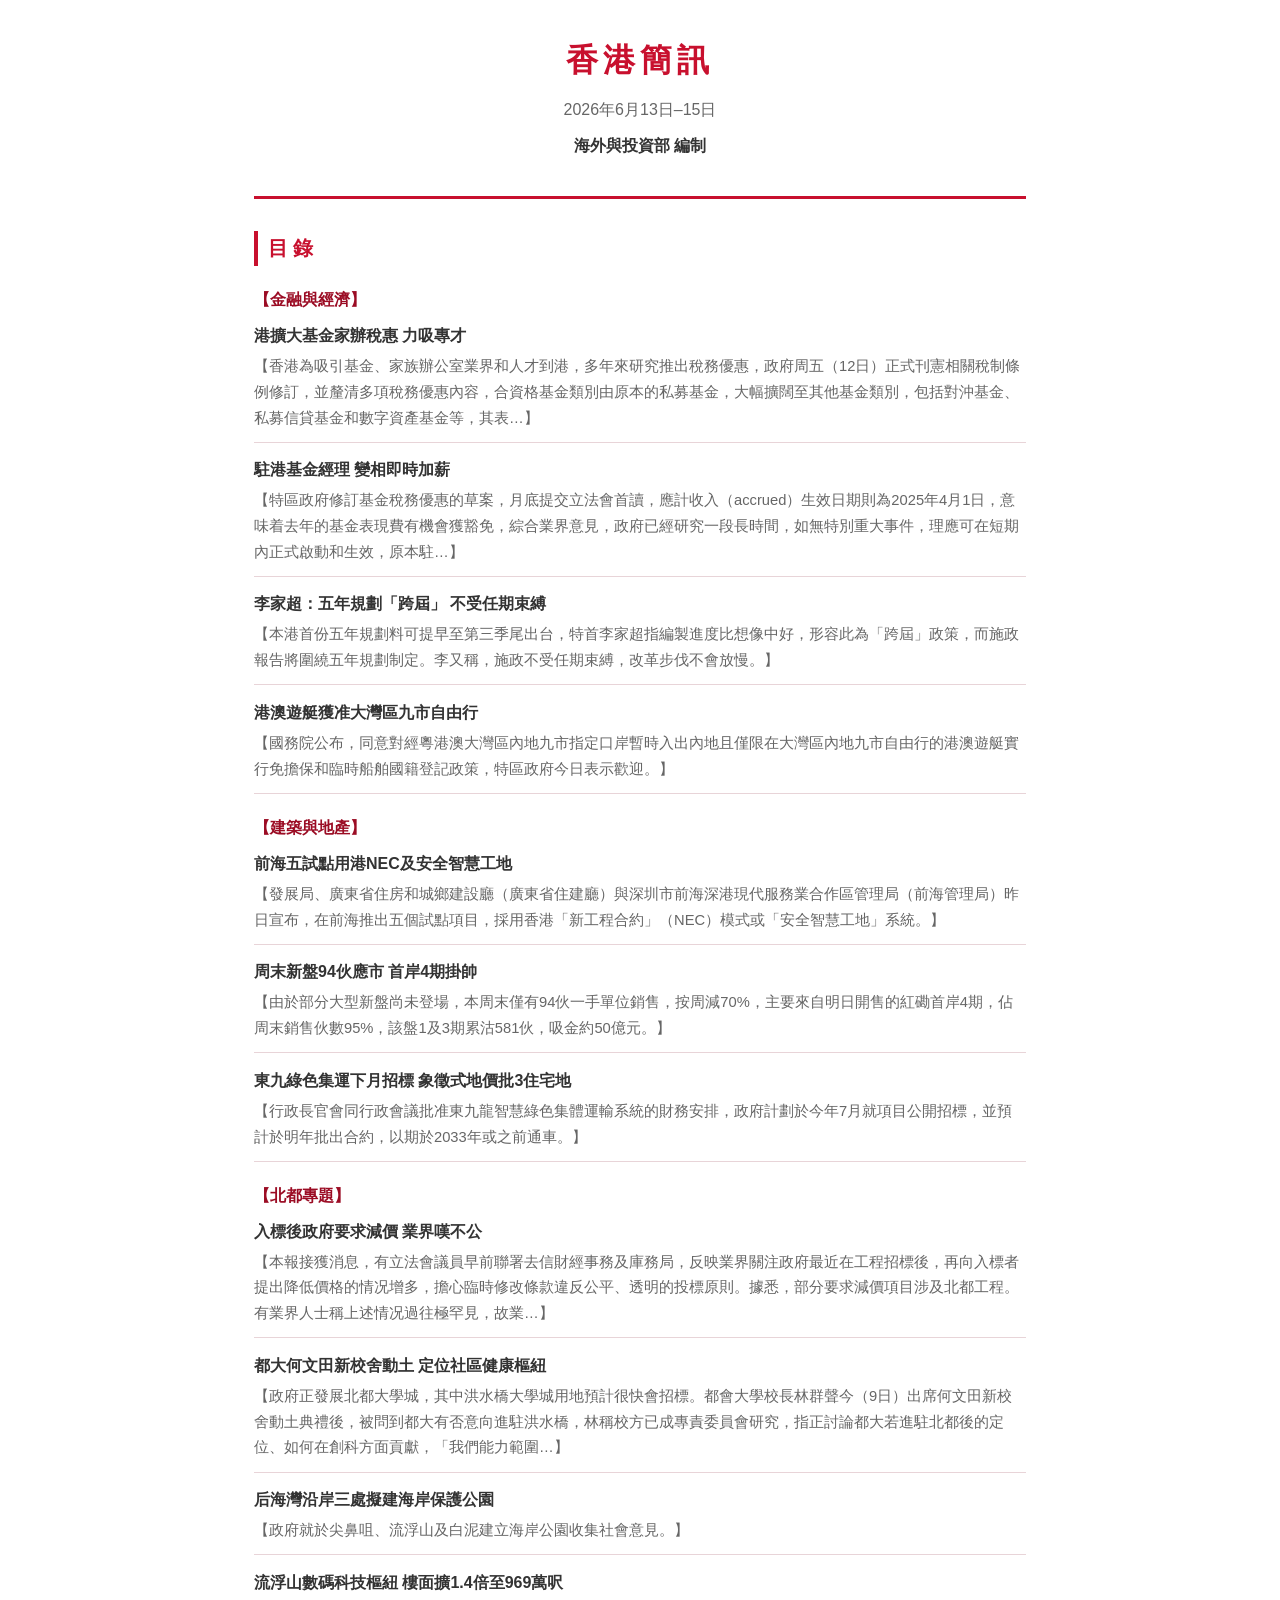
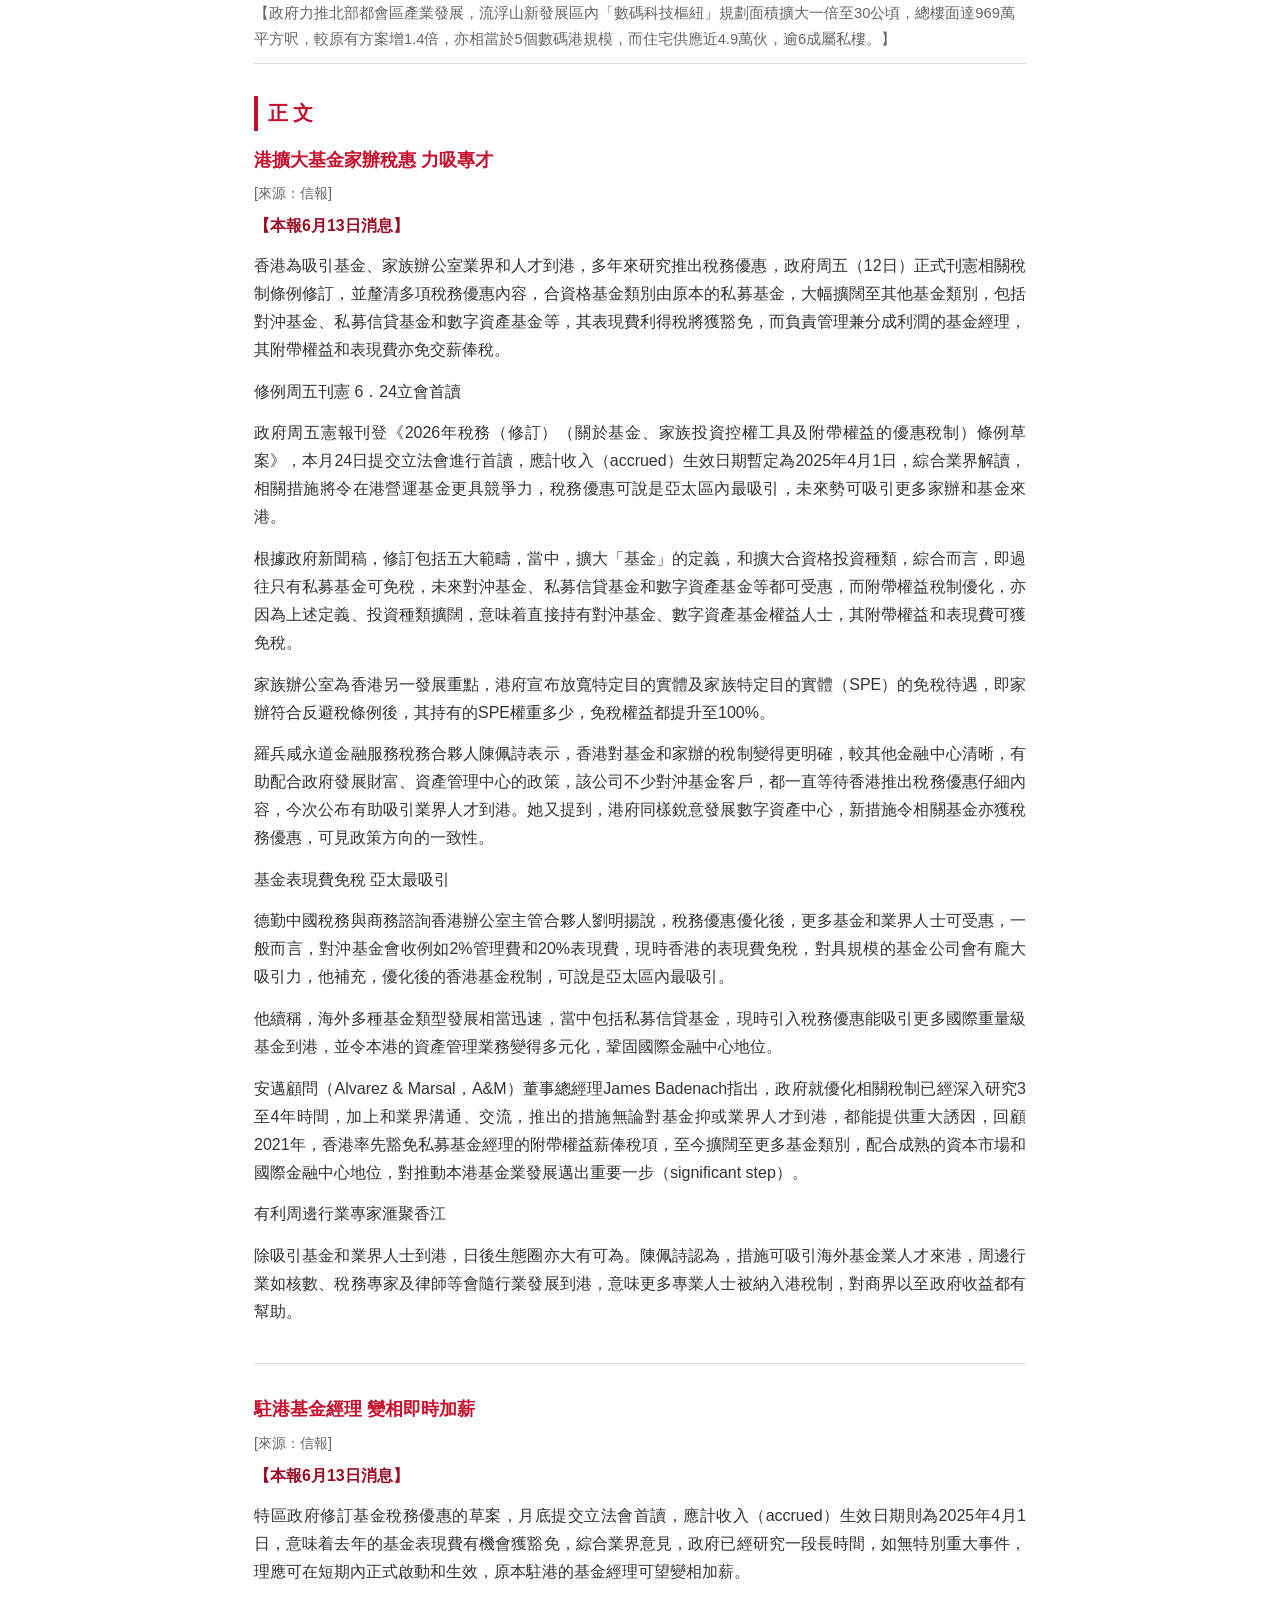
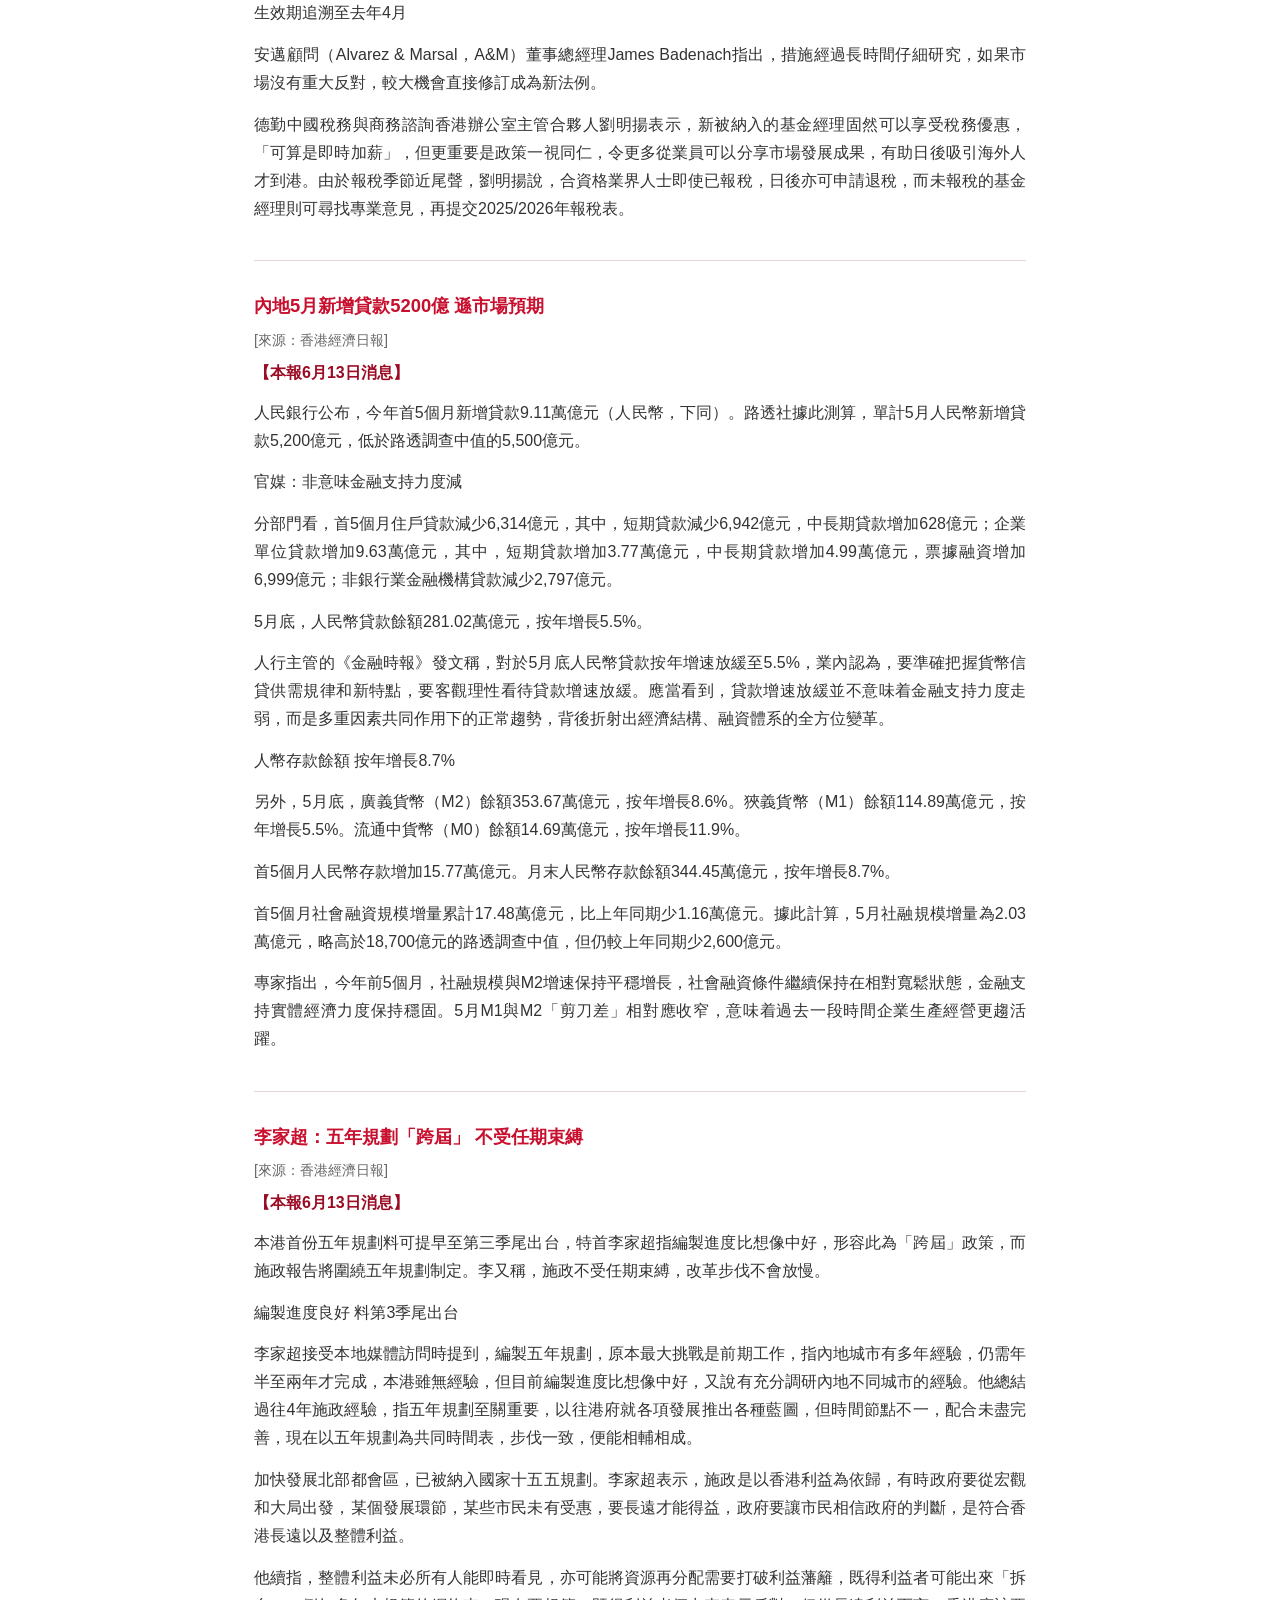
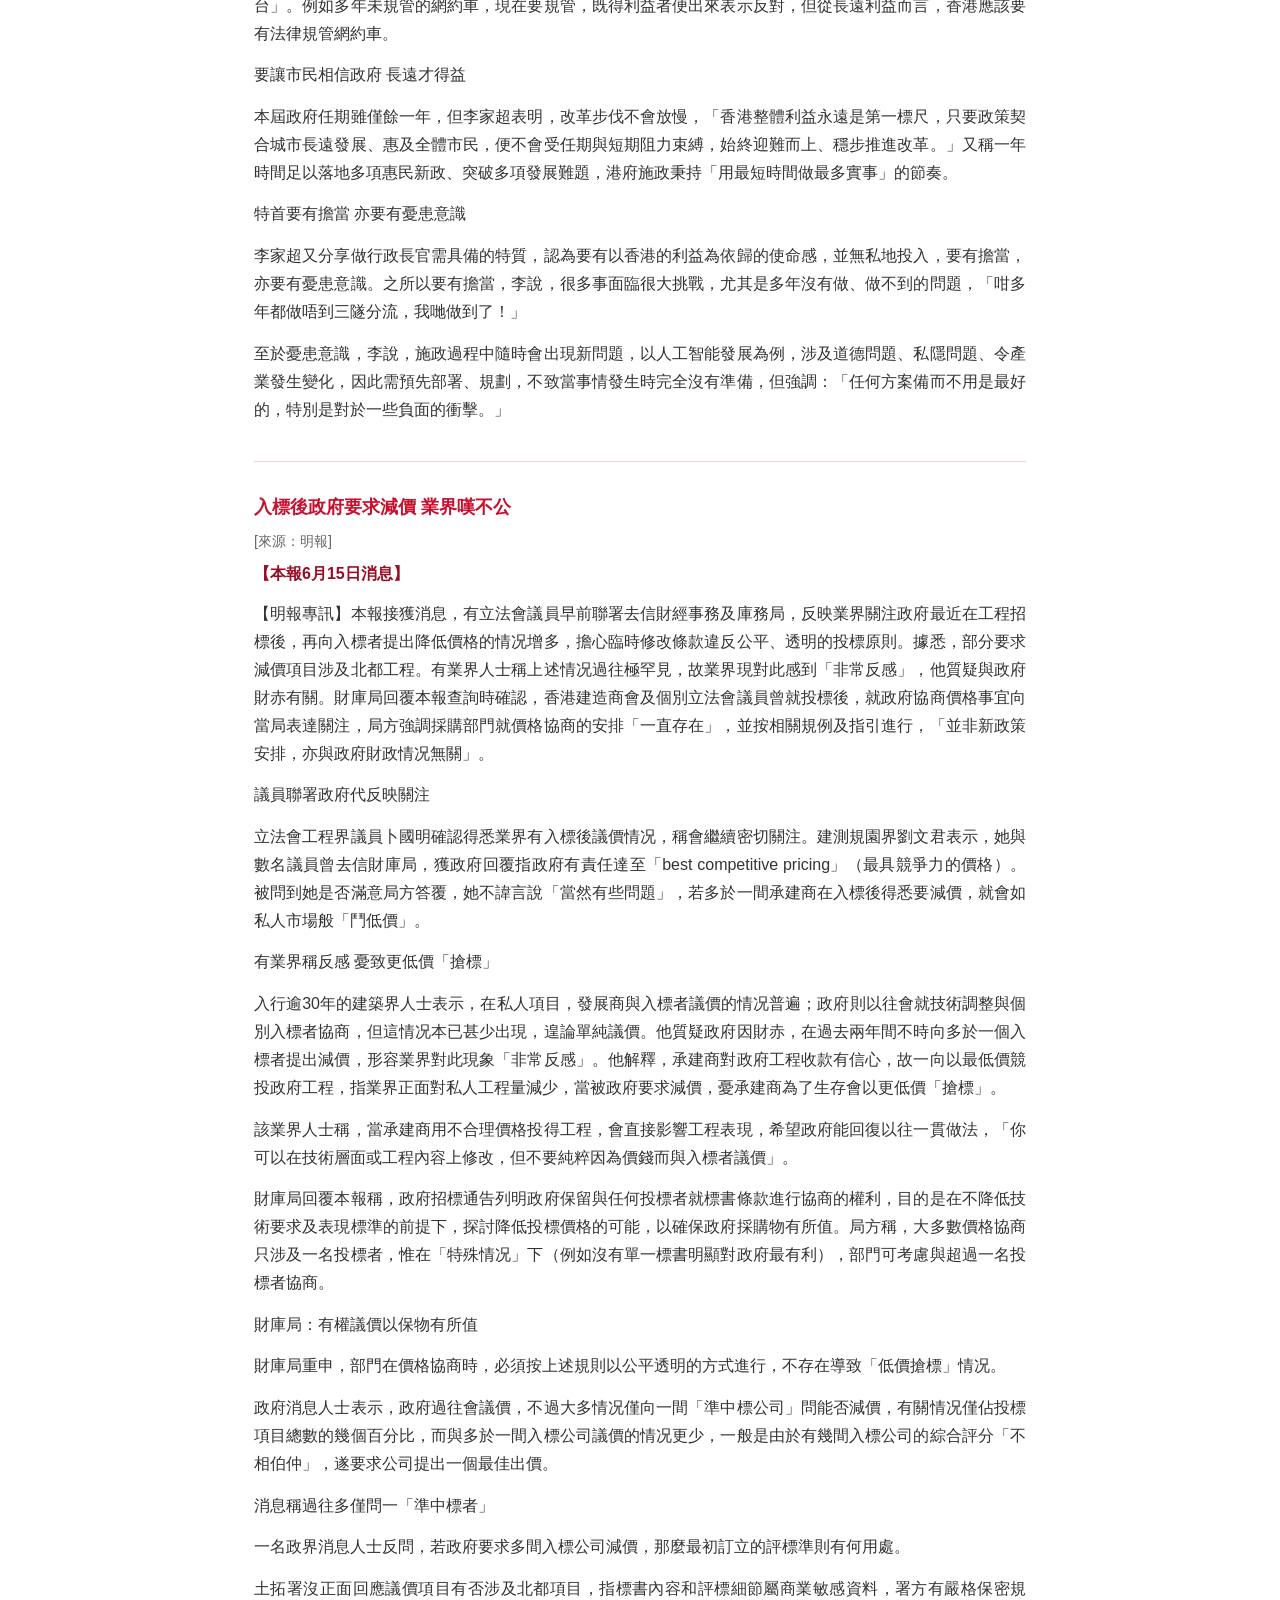
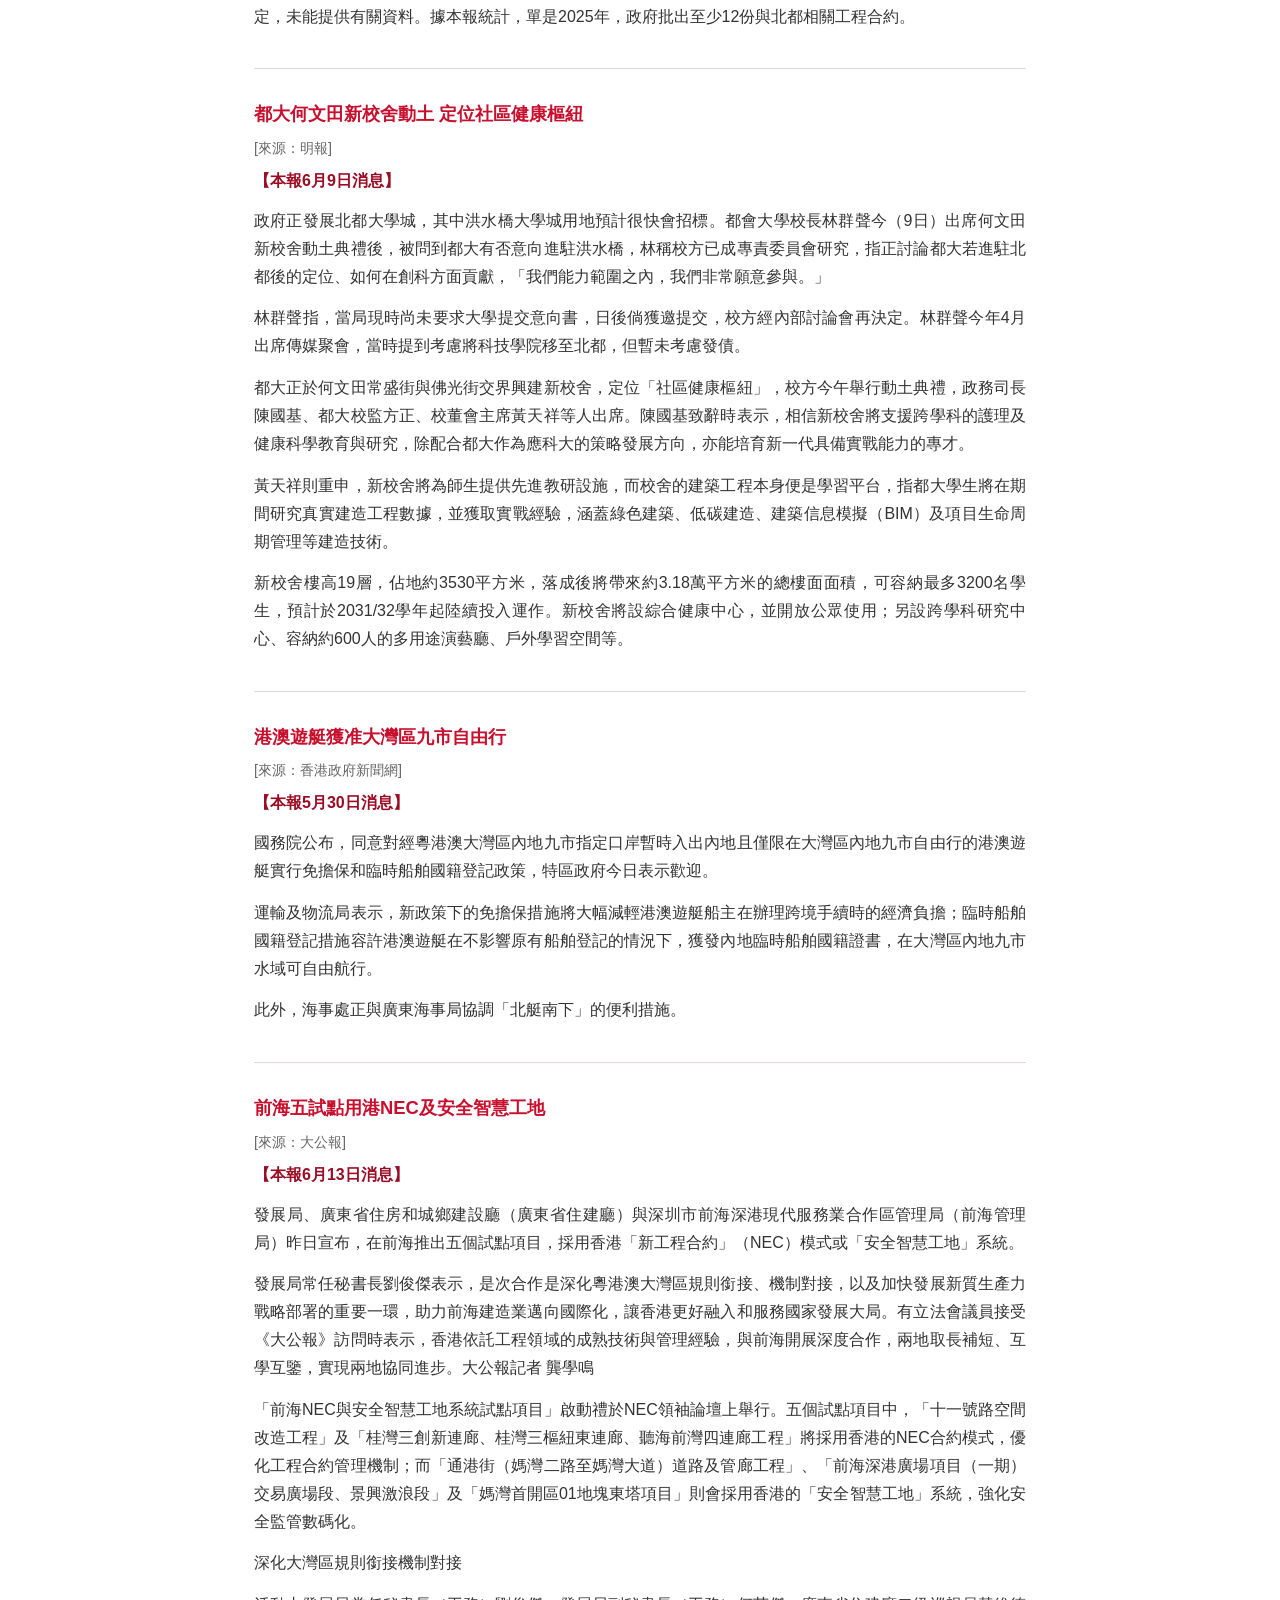
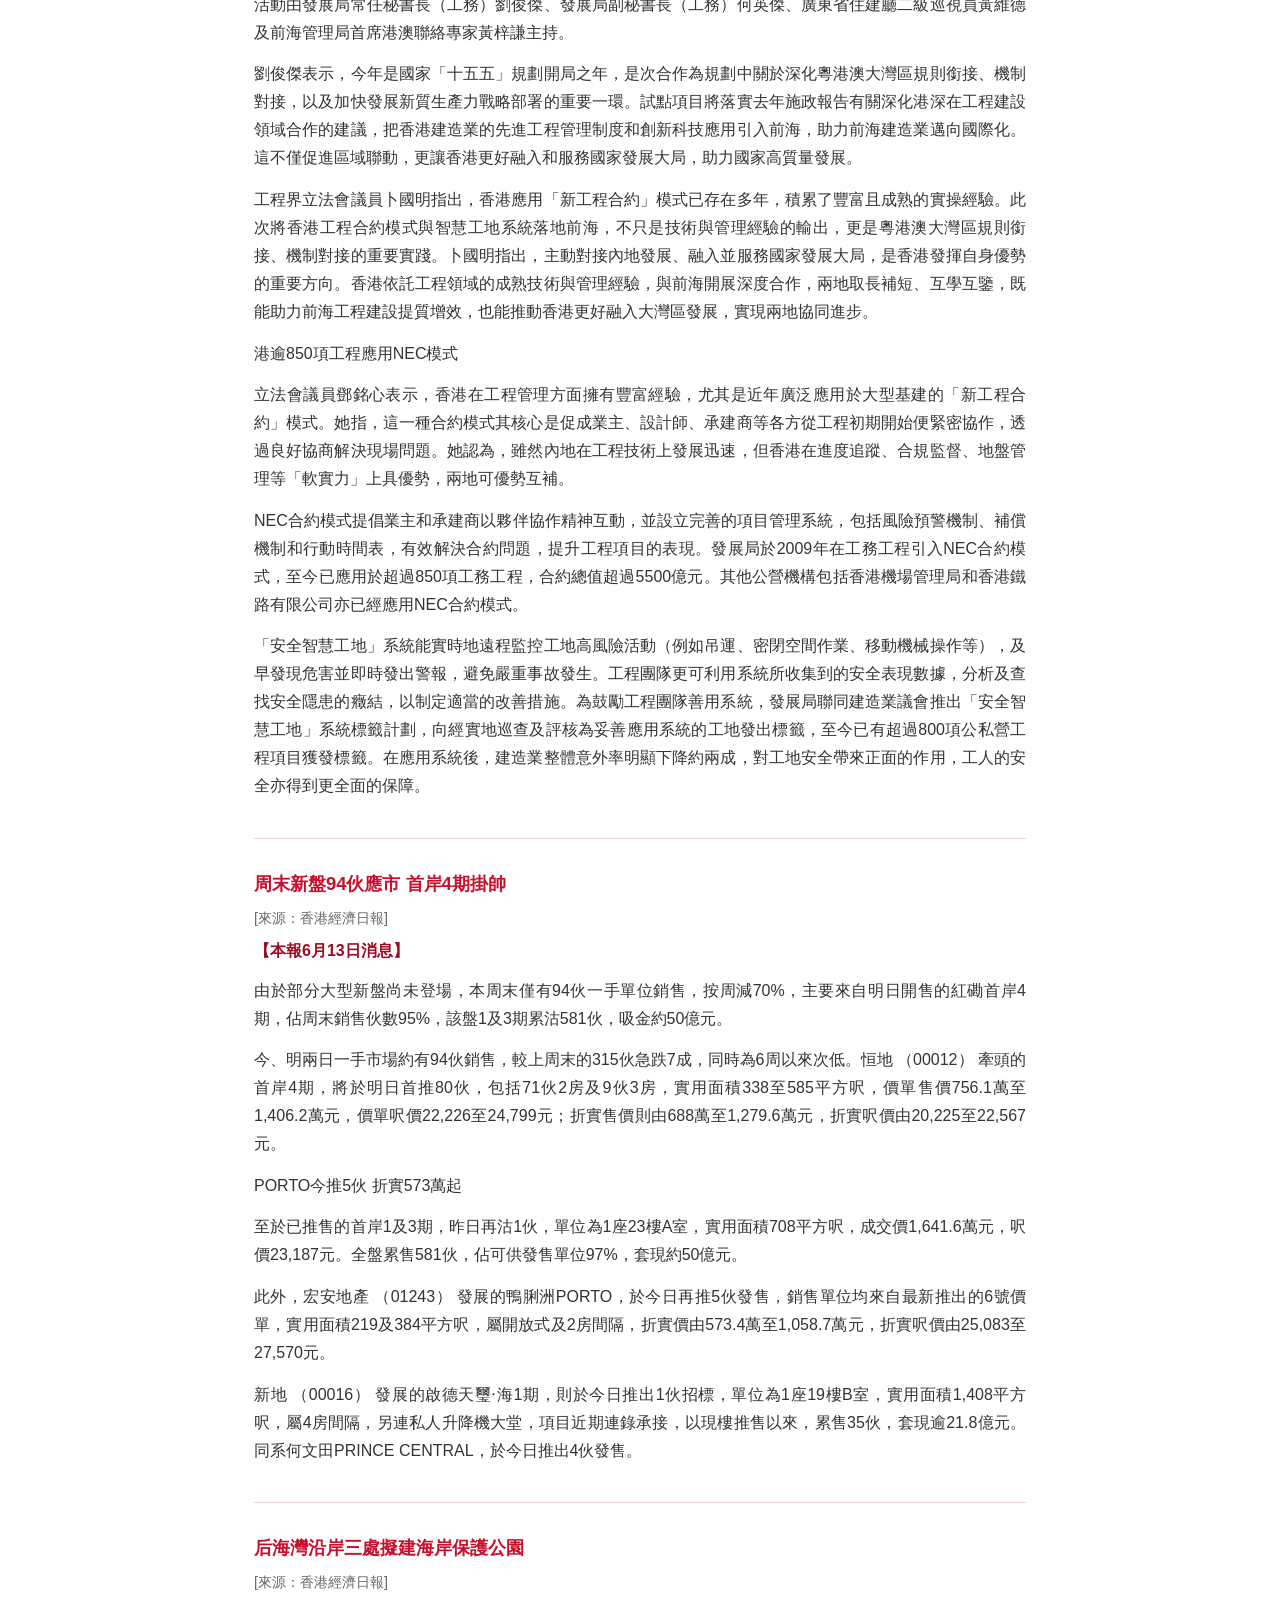
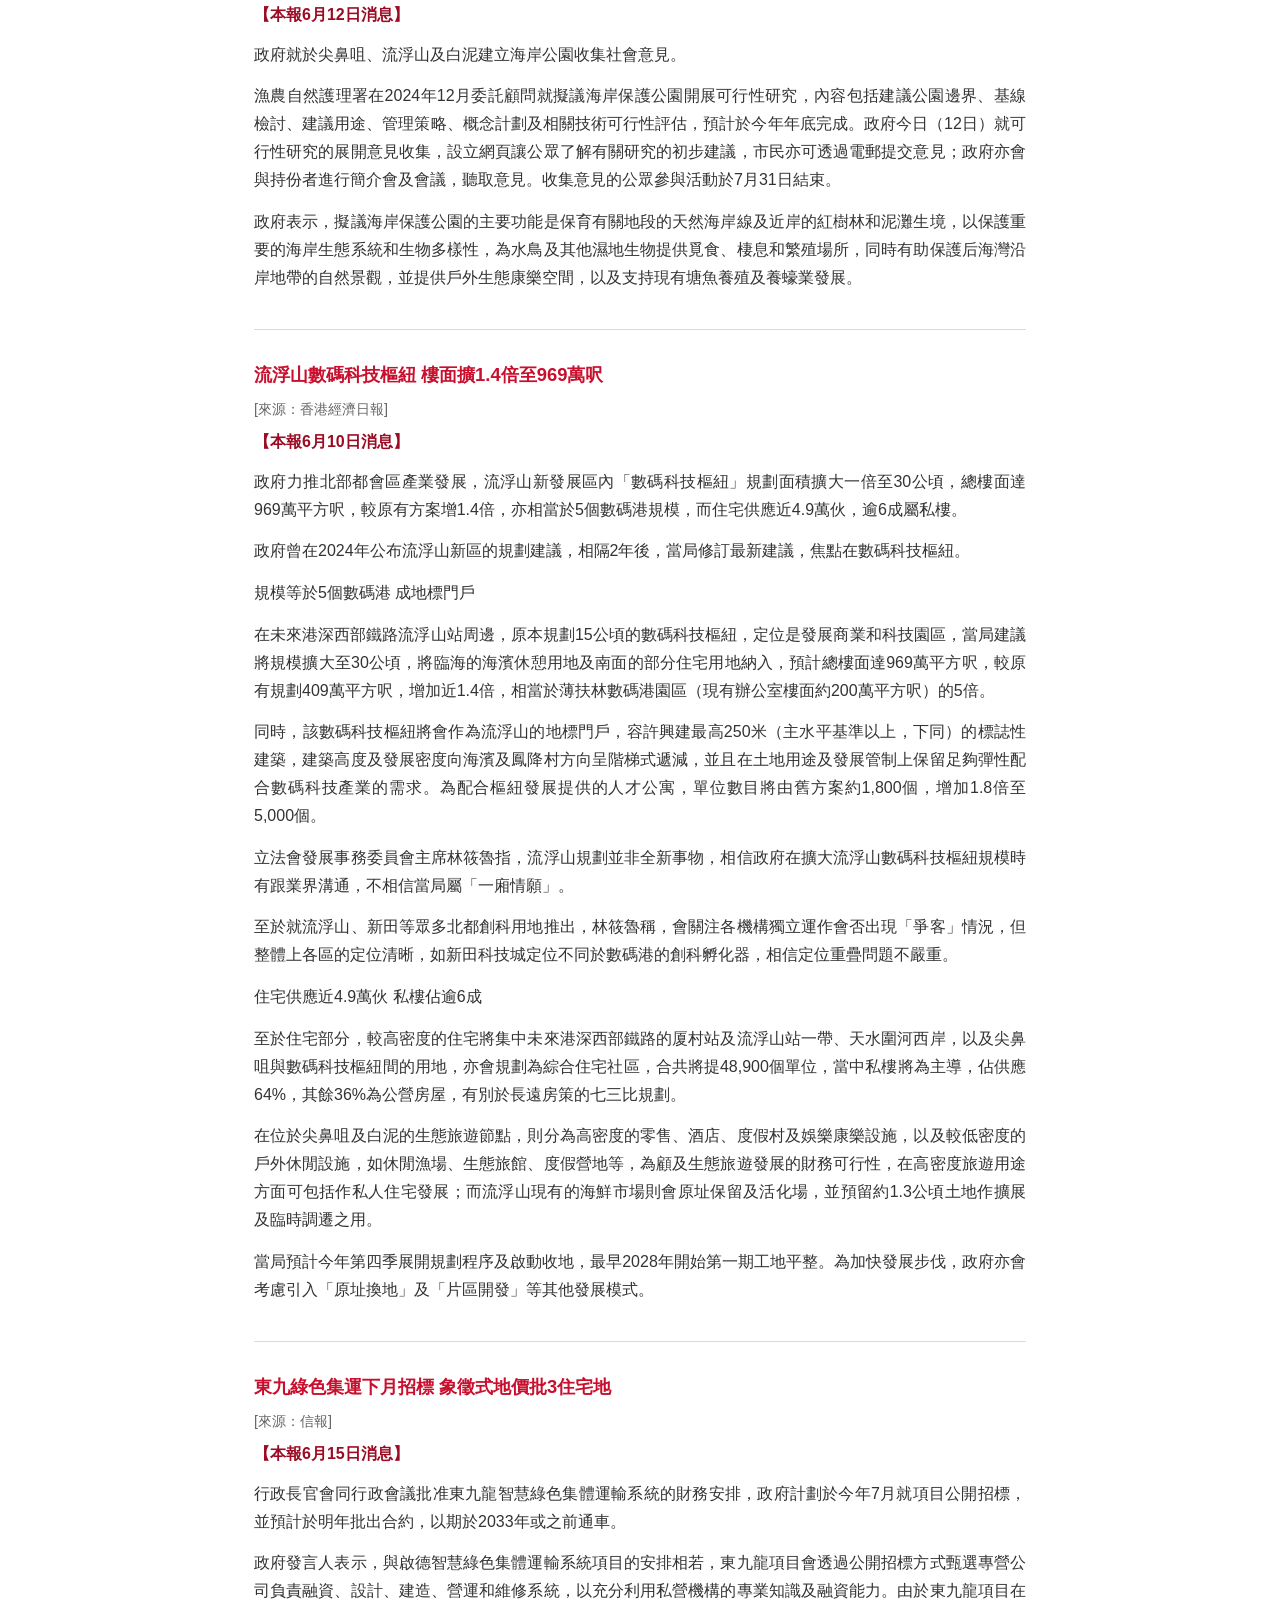
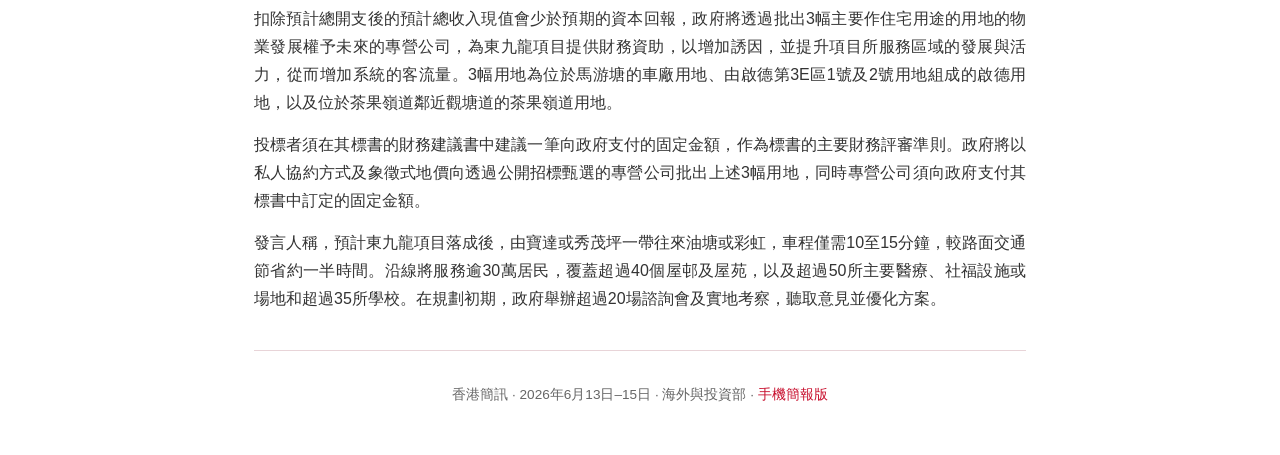
==== docs/index.html @ dab0bdfb "Add leadership brief and GitHub Pages deploy" ====
<!DOCTYPE html>
<html lang="zh-Hant">
<head>
  <meta charset="UTF-8">
  <meta name="viewport" content="width=device-width, initial-scale=1">
  <meta http-equiv="refresh" content="0; url=brief/latest.html">
  <title>香港簡訊</title>
  <style>
    body {
      font-family: "Microsoft YaHei", "PingFang TC", sans-serif;
      max-width: 640px;
      margin: 4rem auto;
      padding: 0 1.5rem;
      color: #333;
      line-height: 1.7;
      text-align: center;
    }
    a { color: #c8102e; }
  </style>
</head>
<body>
  <p>正在前往最新一期香港簡訊…</p>
  <p><a href="brief/latest.html">若未自動跳轉，請點此</a></p>
</body>
</html>
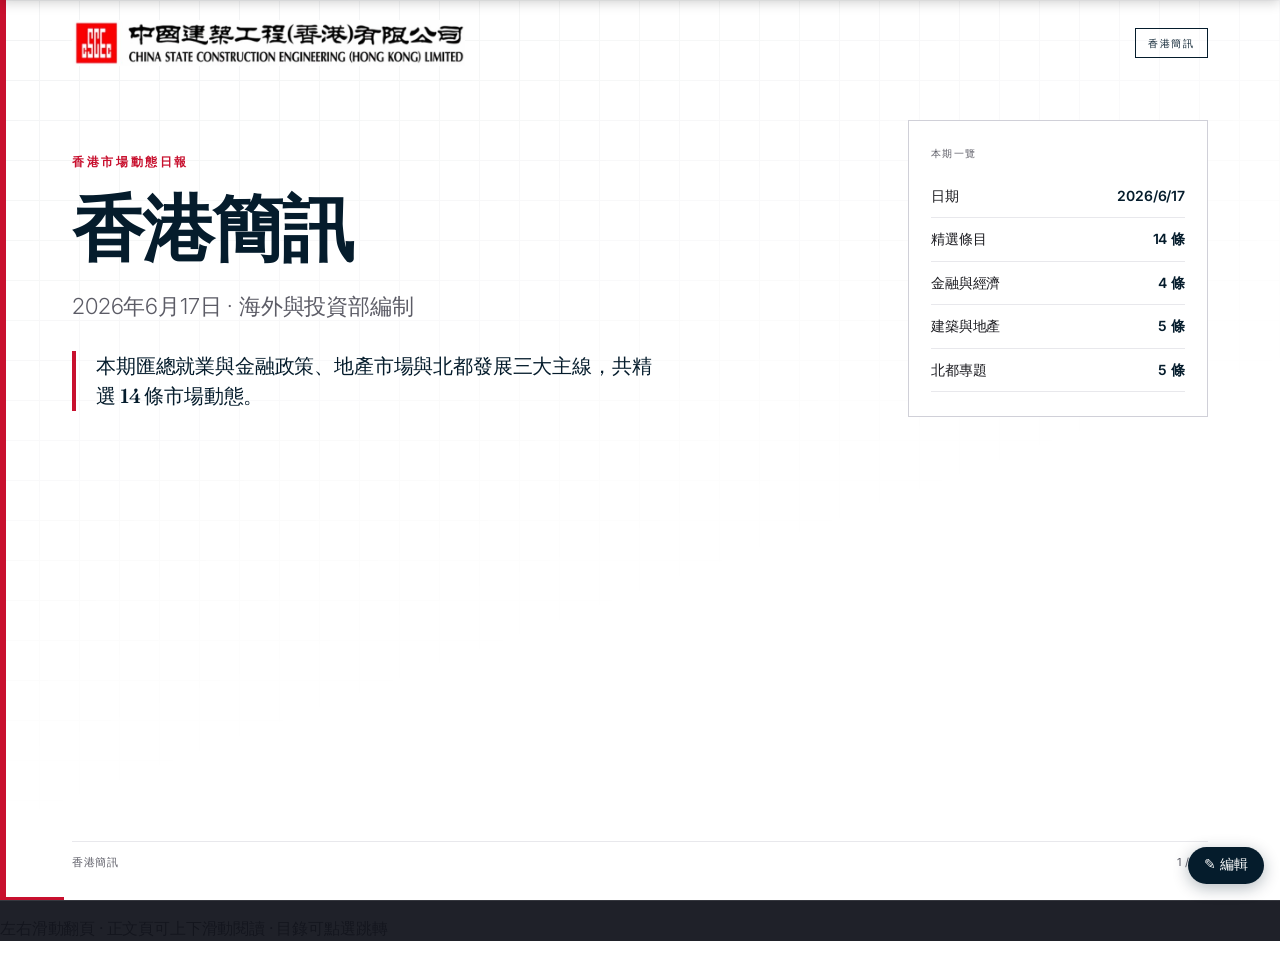
==== commit 6a7caaef: "Fix Pages deploy: publish docs folder only" ====
--- a/docs/index.html
+++ b/docs/index.html
@@ -3,7 +3,7 @@
 <head>
   <meta charset="UTF-8">
   <meta name="viewport" content="width=device-width, initial-scale=1">
-  <meta http-equiv="refresh" content="0; url=brief/latest.html">
+  <meta http-equiv="refresh" content="0; url=brief/slides/">
   <title>香港簡訊</title>
   <style>
     body {
@@ -20,6 +20,6 @@
 </head>
 <body>
   <p>正在前往最新一期香港簡訊…</p>
-  <p><a href="brief/latest.html">若未自動跳轉，請點此</a></p>
+  <p><a href="brief/slides/">若未自動跳轉，請點此</a></p>
 </body>
 </html>
